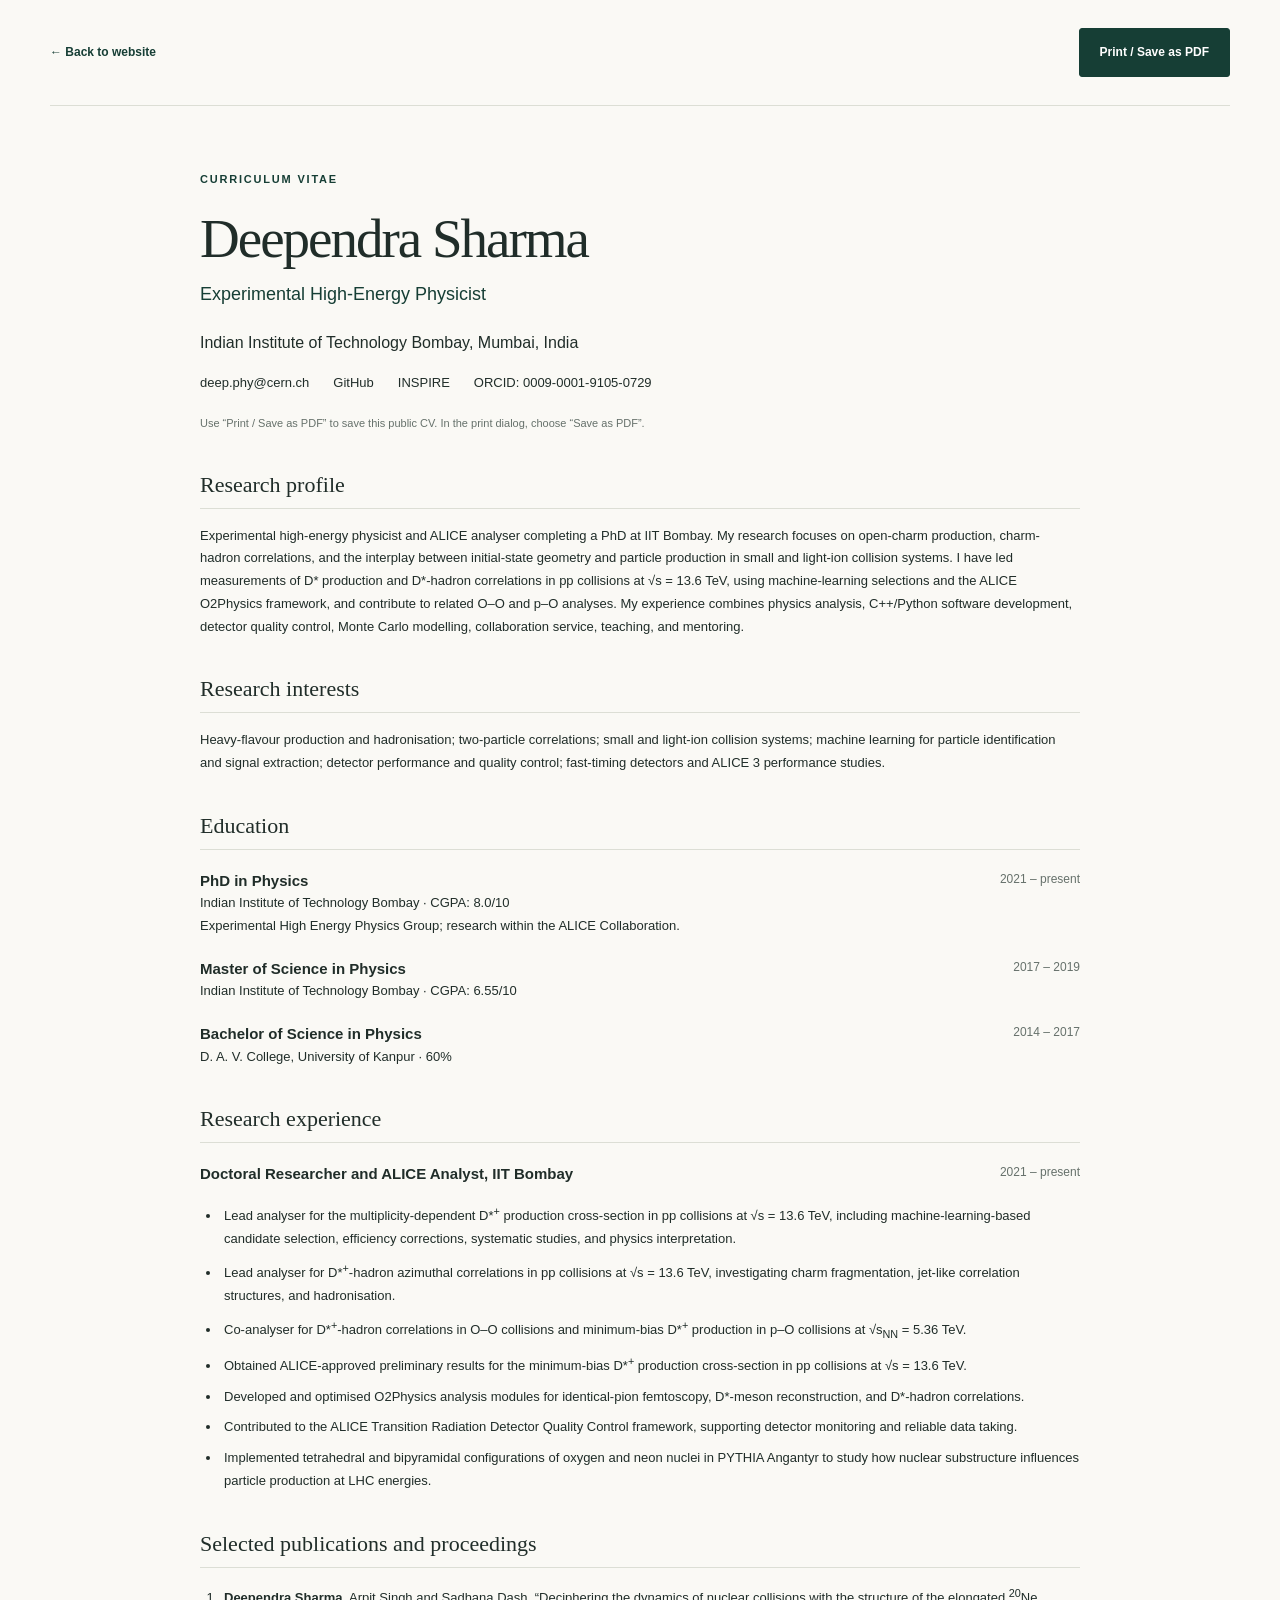
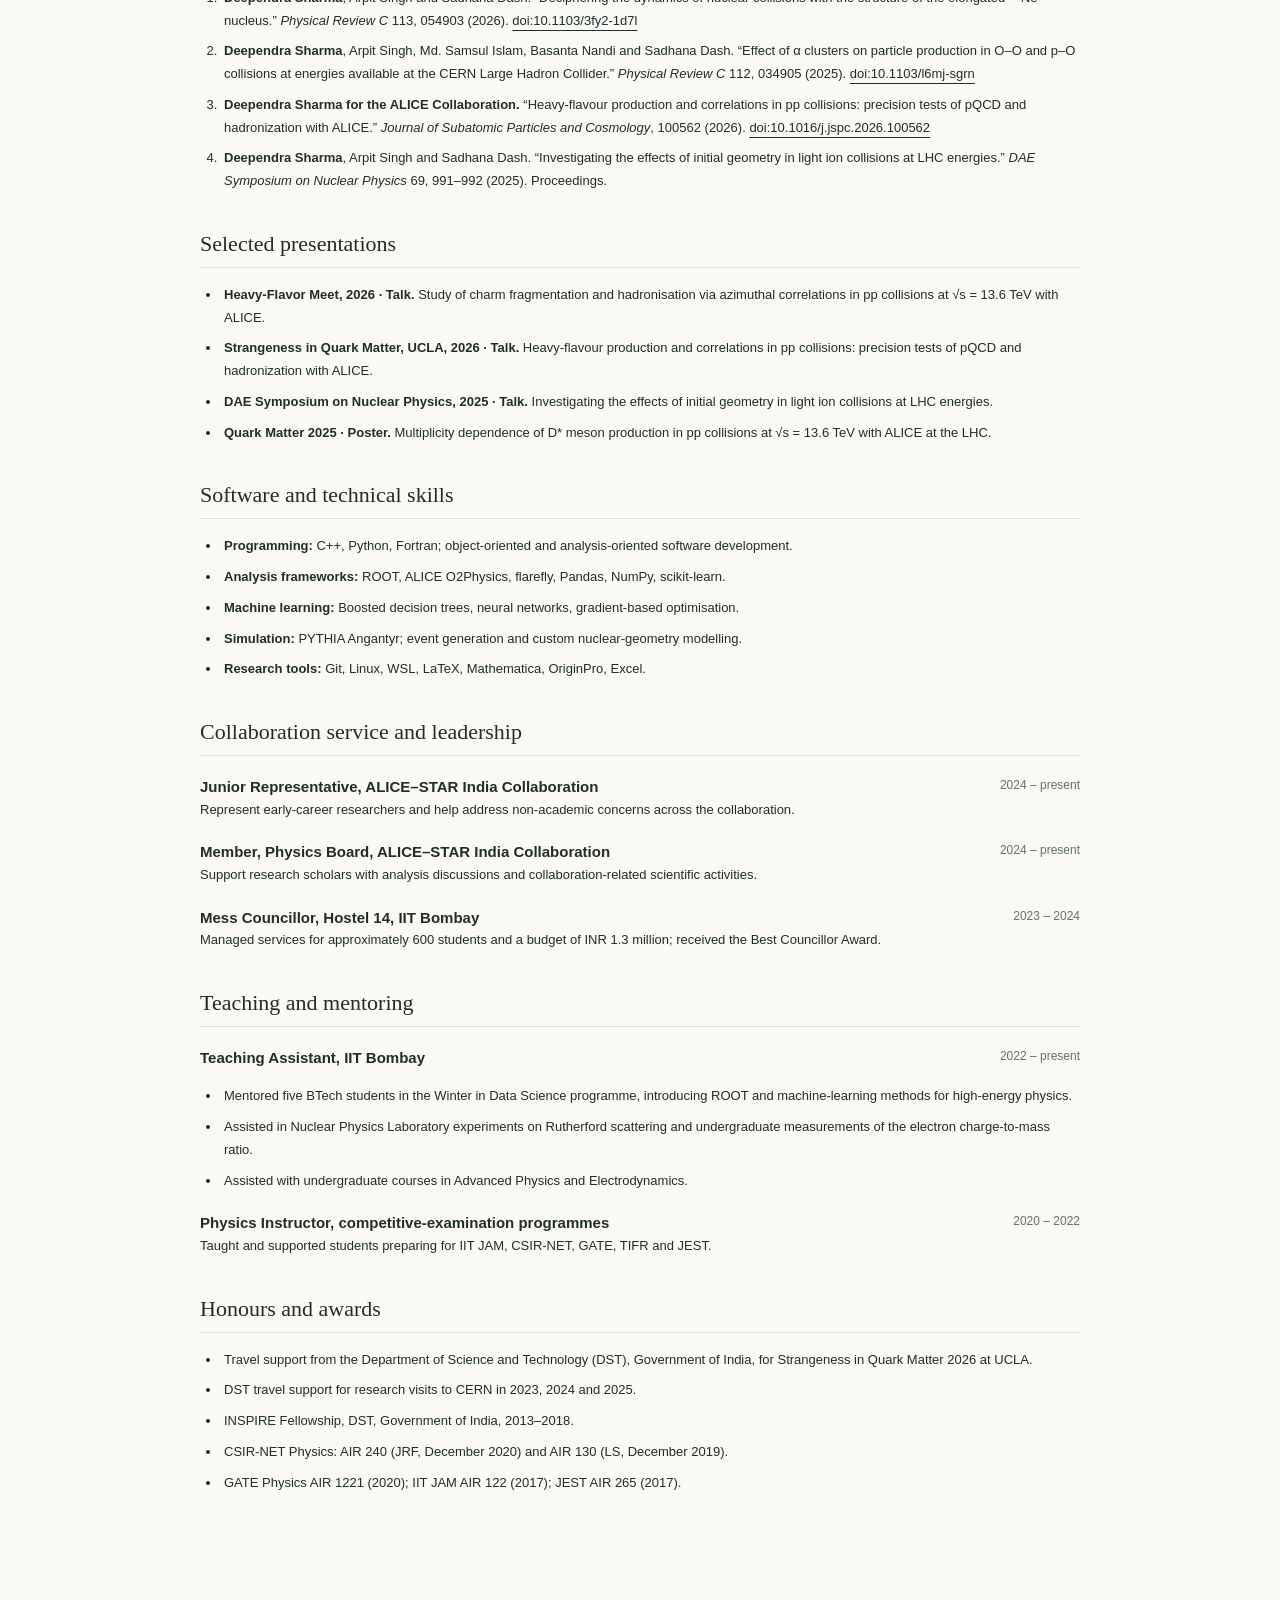
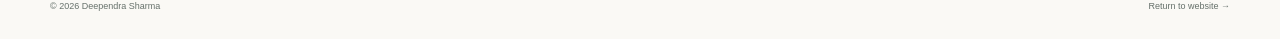
==== cv.html @ 5d6fb159 "Create academic website" ====
<!doctype html>
<html lang="en">
<head>
  <meta charset="utf-8">
  <meta name="viewport" content="width=device-width, initial-scale=1">
  <meta name="description" content="Academic curriculum vitae of Deependra Sharma, experimental high-energy physicist at IIT Bombay, working within the ALICE Collaboration.">
  <meta name="theme-color" content="#163e35">
  <title>Curriculum Vitae | Deependra Sharma</title>
  <link rel="icon" href="assets/favicon.svg" type="image/svg+xml">
  <link rel="stylesheet" href="styles.css">
  <script src="script.js" defer></script>
</head>
<body>
  <a class="skip-link" href="#main">Skip to CV</a>
  <header class="cv-header container"><a class="inline-link" href="index.html">&larr; Back to website</a><button class="button button-primary print-button" data-print type="button" hidden>Print / Save as PDF</button></header>
  <main class="container cv-page" id="main">
    <p class="eyebrow section-kicker">Curriculum vitae</p>
    <h1>Deependra Sharma</h1>
    <p class="hero-role">Experimental High-Energy Physicist</p>
    <p>Indian Institute of Technology Bombay, Mumbai, India</p>
    <div class="cv-contact"><a href="mailto:deep.phy@cern.ch">deep.phy@cern.ch</a><a href="https://github.com/deependra170598">GitHub</a><a href="https://inspirehep.net/authors/2954611">INSPIRE</a><a href="https://orcid.org/0009-0001-9105-0729">ORCID: 0009-0001-9105-0729</a></div>
    <p class="cv-note">Use &ldquo;Print / Save as PDF&rdquo; to save this public CV. In the print dialog, choose &ldquo;Save as PDF&rdquo;.</p>

    <section class="cv-section" aria-labelledby="profile"><h2 id="profile">Research profile</h2><p>Experimental high-energy physicist and ALICE analyser completing a PhD at IIT Bombay. My research focuses on open-charm production, charm-hadron correlations, and the interplay between initial-state geometry and particle production in small and light-ion collision systems. I have led measurements of D* production and D*-hadron correlations in pp collisions at &radic;s = 13.6 TeV, using machine-learning selections and the ALICE O2Physics framework, and contribute to related O&ndash;O and p&ndash;O analyses. My experience combines physics analysis, C++/Python software development, detector quality control, Monte Carlo modelling, collaboration service, teaching, and mentoring.</p></section>
    <section class="cv-section" aria-labelledby="interests"><h2 id="interests">Research interests</h2><p>Heavy-flavour production and hadronisation; two-particle correlations; small and light-ion collision systems; machine learning for particle identification and signal extraction; detector performance and quality control; fast-timing detectors and ALICE 3 performance studies.</p></section>
    <section class="cv-section" aria-labelledby="education"><h2 id="education">Education</h2>
      <h3>PhD in Physics <span class="cv-date">2021 &ndash; present</span></h3><p>Indian Institute of Technology Bombay &middot; CGPA: 8.0/10<br>Experimental High Energy Physics Group; research within the ALICE Collaboration.</p>
      <h3>Master of Science in Physics <span class="cv-date">2017 &ndash; 2019</span></h3><p>Indian Institute of Technology Bombay &middot; CGPA: 6.55/10</p>
      <h3>Bachelor of Science in Physics <span class="cv-date">2014 &ndash; 2017</span></h3><p>D. A. V. College, University of Kanpur &middot; 60%</p>
    </section>
    <section class="cv-section" aria-labelledby="research-experience"><h2 id="research-experience">Research experience</h2><h3>Doctoral Researcher and ALICE Analyst, IIT Bombay <span class="cv-date">2021 &ndash; present</span></h3><ul>
      <li>Lead analyser for the multiplicity-dependent D*<sup>+</sup> production cross-section in pp collisions at &radic;s = 13.6 TeV, including machine-learning-based candidate selection, efficiency corrections, systematic studies, and physics interpretation.</li>
      <li>Lead analyser for D*<sup>+</sup>-hadron azimuthal correlations in pp collisions at &radic;s = 13.6 TeV, investigating charm fragmentation, jet-like correlation structures, and hadronisation.</li>
      <li>Co-analyser for D*<sup>+</sup>-hadron correlations in O&ndash;O collisions and minimum-bias D*<sup>+</sup> production in p&ndash;O collisions at &radic;s<sub>NN</sub> = 5.36 TeV.</li>
      <li>Obtained ALICE-approved preliminary results for the minimum-bias D*<sup>+</sup> production cross-section in pp collisions at &radic;s = 13.6 TeV.</li>
      <li>Developed and optimised O2Physics analysis modules for identical-pion femtoscopy, D*-meson reconstruction, and D*-hadron correlations.</li>
      <li>Contributed to the ALICE Transition Radiation Detector Quality Control framework, supporting detector monitoring and reliable data taking.</li>
      <li>Implemented tetrahedral and bipyramidal configurations of oxygen and neon nuclei in PYTHIA Angantyr to study how nuclear substructure influences particle production at LHC energies.</li>
    </ul></section>
    <section class="cv-section" aria-labelledby="papers"><h2 id="papers">Selected publications and proceedings</h2><ol>
      <li><strong>Deependra Sharma</strong>, Arpit Singh and Sadhana Dash. &ldquo;Deciphering the dynamics of nuclear collisions with the structure of the elongated <sup>20</sup>Ne nucleus.&rdquo; <em>Physical Review C</em> 113, 054903 (2026). <a href="https://doi.org/10.1103/3fy2-1d7l">doi:10.1103/3fy2-1d7l</a></li>
      <li><strong>Deependra Sharma</strong>, Arpit Singh, Md. Samsul Islam, Basanta Nandi and Sadhana Dash. &ldquo;Effect of &alpha; clusters on particle production in O&ndash;O and p&ndash;O collisions at energies available at the CERN Large Hadron Collider.&rdquo; <em>Physical Review C</em> 112, 034905 (2025). <a href="https://doi.org/10.1103/l6mj-sgrn">doi:10.1103/l6mj-sgrn</a></li>
      <li><strong>Deependra Sharma for the ALICE Collaboration.</strong> &ldquo;Heavy-flavour production and correlations in pp collisions: precision tests of pQCD and hadronization with ALICE.&rdquo; <em>Journal of Subatomic Particles and Cosmology</em>, 100562 (2026). <a href="https://doi.org/10.1016/j.jspc.2026.100562">doi:10.1016/j.jspc.2026.100562</a></li>
      <li><strong>Deependra Sharma</strong>, Arpit Singh and Sadhana Dash. &ldquo;Investigating the effects of initial geometry in light ion collisions at LHC energies.&rdquo; <em>DAE Symposium on Nuclear Physics</em> 69, 991&ndash;992 (2025). Proceedings.</li>
    </ol></section>
    <section class="cv-section" aria-labelledby="presentations"><h2 id="presentations">Selected presentations</h2><ul>
      <li><strong>Heavy-Flavor Meet, 2026 &middot; Talk.</strong> Study of charm fragmentation and hadronisation via azimuthal correlations in pp collisions at &radic;s = 13.6 TeV with ALICE.</li>
      <li><strong>Strangeness in Quark Matter, UCLA, 2026 &middot; Talk.</strong> Heavy-flavour production and correlations in pp collisions: precision tests of pQCD and hadronization with ALICE.</li>
      <li><strong>DAE Symposium on Nuclear Physics, 2025 &middot; Talk.</strong> Investigating the effects of initial geometry in light ion collisions at LHC energies.</li>
      <li><strong>Quark Matter 2025 &middot; Poster.</strong> Multiplicity dependence of D* meson production in pp collisions at &radic;s = 13.6 TeV with ALICE at the LHC.</li>
    </ul></section>
    <section class="cv-section" aria-labelledby="skills"><h2 id="skills">Software and technical skills</h2><ul>
      <li><strong>Programming:</strong> C++, Python, Fortran; object-oriented and analysis-oriented software development.</li>
      <li><strong>Analysis frameworks:</strong> ROOT, ALICE O2Physics, flarefly, Pandas, NumPy, scikit-learn.</li>
      <li><strong>Machine learning:</strong> Boosted decision trees, neural networks, gradient-based optimisation.</li>
      <li><strong>Simulation:</strong> PYTHIA Angantyr; event generation and custom nuclear-geometry modelling.</li>
      <li><strong>Research tools:</strong> Git, Linux, WSL, LaTeX, Mathematica, OriginPro, Excel.</li>
    </ul></section>
    <section class="cv-section" aria-labelledby="service"><h2 id="service">Collaboration service and leadership</h2>
      <h3>Junior Representative, ALICE&ndash;STAR India Collaboration <span class="cv-date">2024 &ndash; present</span></h3><p>Represent early-career researchers and help address non-academic concerns across the collaboration.</p>
      <h3>Member, Physics Board, ALICE&ndash;STAR India Collaboration <span class="cv-date">2024 &ndash; present</span></h3><p>Support research scholars with analysis discussions and collaboration-related scientific activities.</p>
      <h3>Mess Councillor, Hostel 14, IIT Bombay <span class="cv-date">2023 &ndash; 2024</span></h3><p>Managed services for approximately 600 students and a budget of INR 1.3 million; received the Best Councillor Award.</p>
    </section>
    <section class="cv-section" aria-labelledby="teaching"><h2 id="teaching">Teaching and mentoring</h2>
      <h3>Teaching Assistant, IIT Bombay <span class="cv-date">2022 &ndash; present</span></h3><ul><li>Mentored five BTech students in the Winter in Data Science programme, introducing ROOT and machine-learning methods for high-energy physics.</li><li>Assisted in Nuclear Physics Laboratory experiments on Rutherford scattering and undergraduate measurements of the electron charge-to-mass ratio.</li><li>Assisted with undergraduate courses in Advanced Physics and Electrodynamics.</li></ul>
      <h3>Physics Instructor, competitive-examination programmes <span class="cv-date">2020 &ndash; 2022</span></h3><p>Taught and supported students preparing for IIT JAM, CSIR-NET, GATE, TIFR and JEST.</p>
    </section>
    <section class="cv-section" aria-labelledby="awards"><h2 id="awards">Honours and awards</h2><ul>
      <li>Travel support from the Department of Science and Technology (DST), Government of India, for Strangeness in Quark Matter 2026 at UCLA.</li><li>DST travel support for research visits to CERN in 2023, 2024 and 2025.</li><li>INSPIRE Fellowship, DST, Government of India, 2013&ndash;2018.</li><li>CSIR-NET Physics: AIR 240 (JRF, December 2020) and AIR 130 (LS, December 2019).</li><li>GATE Physics AIR 1221 (2020); IIT JAM AIR 122 (2017); JEST AIR 265 (2017).</li>
    </ul></section>
  </main>
  <footer class="site-footer container"><p>&copy; <span data-year>2026</span> Deependra Sharma</p><a href="index.html">Return to website &rarr;</a></footer>
</body>
</html>
---- styles.css ----
:root {
  --paper: #faf9f5;
  --ink: #202d29;
  --green: #163e35;
  --muted: #66716b;
  --line: #dcded5;
  --soft: #eff1e9;
  --gold: #af8751;
  --serif: Georgia, "Times New Roman", serif;
  --sans: "Segoe UI", Arial, sans-serif;
}
* { box-sizing: border-box; }
html { scroll-behavior: smooth; scroll-padding-top: 100px; }
body { margin: 0; color: var(--ink); background: var(--paper); font: 16px/1.75 var(--sans); -webkit-font-smoothing: antialiased; }
a { color: inherit; text-decoration: none; text-underline-offset: 5px; }
a:hover { text-decoration: underline; }
button { font: inherit; }
button, a { -webkit-tap-highlight-color: transparent; }
:focus-visible { outline: 3px solid var(--gold); outline-offset: 5px; }
::selection { color: white; background: var(--green); }
img { display: block; max-width: 100%; }
svg { display: block; }
figure, p, h1, h2, h3 { margin: 0; }
p + p { margin-top: 18px; }
.container { width: min(1180px, calc(100% - 96px)); margin-inline: auto; }
.section { padding-block: 100px; }
.eyebrow { font-size: 11px; font-weight: 650; letter-spacing: 1.8px; text-transform: uppercase; line-height: 1.6; }
.section-kicker { color: var(--green); margin-bottom: 22px; }
h1, h2 { font-family: var(--serif); font-weight: 400; letter-spacing: -2px; line-height: 1.12; }
h2 { font-size: clamp(36px, 3.8vw, 49px); }
h2 em { font-weight: 400; color: var(--green); }
h3 { font-weight: 600; font-size: 19px; line-height: 1.5; }
.skip-link { position: fixed; top: -100px; left: 20px; padding: 10px 20px; background: var(--green); color: white; z-index: 100; }
.skip-link:focus { top: 10px; }
.site-header { position: sticky; top: 0; z-index: 20; background: rgba(250, 249, 245, .97); border-bottom: 1px solid var(--line); }
.header-inner { min-height: 88px; display: flex; align-items: center; justify-content: space-between; gap: 28px; }
.brand { display: flex; align-items: center; gap: 15px; font-size: 14px; font-weight: 600; white-space: nowrap; }
.brand:hover { text-decoration: none; }
.monogram { font: 36px/1 var(--serif); letter-spacing: -3px; color: var(--green); }
.monogram span { color: var(--gold); }
nav { display: flex; gap: 27px; align-items: center; font-size: 12px; }
.nav-contact { border-left: 1px solid var(--line); padding-left: 27px; color: var(--green); font-weight: 600; }
.nav-contact span { margin-left: 8px; }
.menu-toggle { display: none; background: transparent; border: 1px solid var(--line); color: var(--green); padding: 6px 12px; cursor: pointer; }
.menu-toggle[hidden] { display: none; }
.hero { display: grid; grid-template-columns: 1.25fr 1fr; gap: 80px; align-items: center; padding-block: 72px 64px; }
.hero-copy > .eyebrow { display: flex; align-items: center; gap: 9px; font-size: 10px; letter-spacing: 1.6px; color: var(--green); margin-bottom: 26px; }
.status-dot { height: 7px; width: 7px; flex-shrink: 0; border-radius: 50%; background: var(--green); box-shadow: 0 0 0 4px #e4eadd; }
h1 { font-size: clamp(65px, 6.7vw, 89px); line-height: 1.03; letter-spacing: -4px; }
.accent { color: var(--gold); }
.hero-role { margin-top: 22px; font-size: 18px; font-weight: 500; color: var(--green); }
.hero-description { margin-top: 17px; color: var(--muted); max-width: 440px; font-size: 16px; line-height: 1.85; }
.button-row { display: flex; align-items: center; flex-wrap: wrap; gap: 12px 20px; margin-top: 30px; }
.button { display: inline-flex; align-items: center; justify-content: center; gap: 24px; padding: 13px 20px; font-size: 12px; font-weight: 600; }
.button-primary { background: var(--green); color: white; border: 1px solid var(--green); border-radius: 3px; transition: background .2s; }
.button-primary:hover { background: #245548; text-decoration: none; }
.button-text { padding-inline: 0; gap: 10px; }
.profile-links { display: flex; gap: 25px; margin-top: 36px; font-size: 10px; font-weight: 600; letter-spacing: 1.2px; }
.profile-links span { color: var(--muted); padding-left: 3px; }
.hero-portrait { position: relative; padding: 12px 14px 0 0; }
.hero-portrait::before { content: ""; position: absolute; top: 0; right: 0; width: 72%; height: 75%; border: 1px solid #bfcab8; border-radius: 120px 10px 10px 10px; z-index: -1; }
.portrait-frame { background: #e1e5db; border-radius: 110px 6px 6px 6px; overflow: hidden; }
.portrait-frame img { width: 100%; height: auto; aspect-ratio: 900 / 1150; object-fit: cover; }
.hero-portrait figcaption { display: flex; gap: 11px; align-items: center; font: italic 12px/1.6 var(--serif); color: var(--muted); padding-top: 15px; }
.caption-line { height: 1px; width: 25px; background: var(--gold); }
.portrait-label { position: absolute; right: -27px; top: 50%; font-size: 8px; letter-spacing: 2px; writing-mode: vertical-rl; color: var(--muted); }
.affiliation-band { border-block: 1px solid var(--line); }
.affiliations { display: flex; gap: 40px; align-items: center; min-height: 110px; }
.affiliations > .eyebrow { color: var(--muted); font-size: 9px; max-width: 140px; }
.affiliations > a { font: 25px var(--serif); white-space: nowrap; }
.affiliations > a span { display: block; font: 9px var(--sans); text-transform: uppercase; letter-spacing: 1.5px; margin-top: 8px; color: var(--muted); }
.band-divider { height: 36px; width: 1px; background: var(--line); }
.band-note { margin-left: auto; color: var(--muted); font-size: 11px; line-height: 1.8; }
.about-grid { display: grid; grid-template-columns: 1fr 1.2fr; gap: 90px; }
.about-copy { color: var(--muted); font-size: 14px; }
.about-copy .lead { font-size: 19px; line-height: 1.75; color: var(--ink); margin-bottom: 20px; }
.inline-link { display: inline-flex; align-items: center; gap: 18px; color: var(--green); font-size: 12px; font-weight: 600; }
.about-copy .inline-link { margin-top: 24px; }
.research-section { background: var(--soft); border-block: 1px solid var(--line); }
.section-heading { display: flex; align-items: flex-end; justify-content: space-between; gap: 50px; margin-bottom: 42px; }
.section-heading > p { max-width: 335px; color: var(--muted); font-size: 14px; }
.research-grid { display: grid; grid-template-columns: repeat(3, 1fr); gap: 20px; }
.research-card { padding: 27px; background: var(--paper); border: 1px solid var(--line); border-radius: 4px; display: flex; flex-direction: column; }
.card-top { display: flex; align-items: flex-start; justify-content: space-between; margin-bottom: 28px; min-height: 76px; }
.card-number { font: italic 18px var(--serif); color: var(--gold); }
.card-top svg { width: 96px; height: 68px; stroke: var(--green); stroke-width: 1.3; }
.svg-fill { fill: #a3b29b; stroke: var(--paper); }
.research-card h3 { font-size: 19px; letter-spacing: -.3px; }
.research-card p { color: var(--muted); font-size: 13px; margin-block: 13px 26px; line-height: 1.85; }
.tags { display: flex; flex-wrap: wrap; gap: 7px; margin-top: auto; }
.tags span { padding: 3px 8px; border: 1px solid var(--line); border-radius: 3px; color: var(--green); font-size: 9px; }
.toolkit { display: flex; gap: 35px; align-items: baseline; border-top: 1px solid #d4d9cc; margin-top: 38px; padding-top: 26px; }
.toolkit .eyebrow { font-size: 9px; white-space: nowrap; color: var(--muted); }
.toolkit p { font-size: 12px; font-weight: 500; }
.toolkit p span { color: #aeb6a9; margin-inline: 13px; }
.section-intro { font-size: 14px; color: var(--muted); max-width: 650px; }
#publications .section-heading { margin-bottom: 20px; }
.publication-list { margin-top: 35px; border-top: 1px solid var(--line); }
.publication { padding-block: 29px; border-bottom: 1px solid var(--line); display: grid; grid-template-columns: 140px 1fr; gap: 26px; }
.publication-meta { display: flex; flex-direction: column; gap: 4px; font-size: 10px; color: var(--muted); }
.publication-year { font: 26px var(--serif); color: var(--green); }
.publication h3 { font: 22px/1.45 var(--serif); letter-spacing: -.3px; }
.publication h3 span { font: 18px var(--sans); color: var(--green); white-space: nowrap; }
.publication p { color: var(--muted); font-size: 12px; margin-top: 12px; }
.publication strong { color: var(--ink); font-weight: 600; }
.publication .journal { margin-top: 4px; font-size: 11px; font-style: italic; }
.experience-section { background: #f1f0e9; border-block: 1px solid var(--line); }
.experience-grid { display: grid; grid-template-columns: 1fr 1.1fr; gap: 100px; }
.experience-grid .section-intro { margin-block: 25px; max-width: 340px; }
.timeline { border-left: 1px solid #ccd1c4; margin-left: 7px; }
.timeline-item { position: relative; padding: 0 0 32px 30px; }
.timeline-item:last-child { padding-bottom: 0; }
.timeline-item::before { content: ""; position: absolute; top: 6px; left: -5px; width: 9px; height: 9px; border-radius: 50%; background: var(--green); box-shadow: 0 0 0 5px #f1f0e9; }
.timeline-item > .eyebrow { font-size: 9px; color: var(--muted); margin-bottom: 6px; }
.timeline-item h3 { font-size: 18px; }
.timeline-item p { font-size: 12px; color: var(--muted); margin-top: 8px; }
.timeline-item .institution { color: var(--green); font-size: 12px; margin-top: 3px; }
.talks-grid { display: grid; grid-template-columns: repeat(3, 1fr); gap: 32px; }
.talk-card { border-top: 2px solid #bcc6b2; padding-top: 20px; display: flex; flex-direction: column; }
.talk-card .eyebrow { font-size: 9px; color: var(--muted); }
.talk-card .eyebrow span { padding-inline: 7px; }
.talk-card h3 { margin-block: 12px; font-size: 18px; }
.talk-card > p:not(.eyebrow) { font-size: 13px; color: var(--muted); margin: 0 0 22px; }
.talk-location { margin-top: auto; font-size: 10px; color: var(--green); }
.contact-section { background: var(--green); color: var(--paper); }
.contact-inner { padding-block: 75px; display: flex; align-items: center; justify-content: space-between; gap: 60px; }
.contact-section .eyebrow { color: #b8c8b3; font-size: 10px; margin-bottom: 22px; }
.contact-section h2 { font-size: clamp(36px, 4vw, 51px); }
.contact-section h2 em { color: #cbd5b6; }
.contact-section p:not(.eyebrow) { color: #d3ded6; font-size: 13px; margin-top: 24px; }
.contact-email { display: inline-flex; align-items: center; gap: 50px; font: 27px var(--serif); margin-top: 25px; border-bottom: 1px solid #738d7c; padding-bottom: 10px; }
.contact-email:hover { text-decoration: none; border-bottom-color: var(--paper); }
.contact-details { min-width: 245px; border-left: 1px solid #4d6b5d; padding-left: 45px; }
.contact-mark { font: 78px/1 var(--serif); letter-spacing: -7px; color: #bed0b1; }
.contact-details a { font-size: 11px; display: inline-block; margin-top: 22px; }
.site-footer { display: flex; flex-wrap: wrap; gap: 20px; justify-content: space-between; align-items: center; padding-block: 24px; font-size: 9px; color: var(--muted); }
.site-footer p + p { margin: 0; }
.cv-header { border-bottom: 1px solid var(--line); padding-block: 28px; display: flex; justify-content: space-between; gap: 20px; align-items: center; }
.cv-page { max-width: 880px; padding-block: 65px; }
.cv-page h1 { font-size: 55px; letter-spacing: -2px; }
.cv-page .hero-role { margin-top: 12px; }
.cv-contact { font-size: 13px; margin-top: 15px; display: flex; flex-wrap: wrap; gap: 8px 24px; }
.cv-section { margin-top: 38px; }
.cv-section h2 { font: 22px var(--serif); letter-spacing: 0; border-bottom: 1px solid var(--line); padding-bottom: 10px; margin-bottom: 16px; }
.cv-section h3 { font-size: 15px; margin-top: 20px; }
.cv-section p, .cv-section li { font-size: 13px; }
.cv-section ul, .cv-section ol { padding-left: 21px; }
.cv-section li { padding-left: 3px; margin-bottom: 8px; }
.cv-section a { text-decoration: underline; }
.cv-date { float: right; font-weight: 400; font-size: 12px; color: var(--muted); margin-left: 15px; }
.cv-note { margin-top: 20px; color: var(--muted); font-size: 11px; }
.print-button { cursor: pointer; }
@media (min-width: 1500px) {
  .hero { padding-block: 90px; }
}
@media (max-width: 1050px) {
  .container { width: calc(100% - 64px); }
  .header-inner { gap: 20px; }
  nav { gap: 18px; }
  .nav-contact { padding-left: 18px; }
  .brand { font-size: 12px; }
  .hero { gap: 45px; }
  h1 { font-size: 73px; }
  .hero-role { font-size: 16px; }
  .hero-description { font-size: 14px; }
  .button { padding: 12px 15px; font-size: 11px; gap: 12px; }
  .button-text { padding-inline: 0; }
  .about-grid, .experience-grid { gap: 50px; }
  .affiliations { gap: 28px; }
  .research-card { padding: 22px; }
  .research-card h3 { font-size: 17px; }
  .toolkit { gap: 22px; }
  .toolkit p span { margin-inline: 7px; }
}
@media (max-width: 760px) {
  html { scroll-padding-top: 85px; }
  .container { width: calc(100% - 40px); }
  .section { padding-block: 65px; }
  .header-inner { min-height: 74px; flex-wrap: wrap; padding-block: 16px; gap: 14px; }
  .brand { font-size: 13px; }
  .monogram { font-size: 30px; }
  .menu-toggle:not([hidden]) { display: inline-flex; gap: 18px; font-size: 12px; align-items: center; }
  nav { width: 100%; flex-wrap: wrap; gap: 12px 24px; padding-top: 10px; border-top: 1px solid var(--line); }
  .js nav:not(.is-open) { display: none; }
  .nav-contact { padding-left: 0; border-left: 0; }
  .hero { grid-template-columns: 1fr 0.8fr; gap: 25px; padding-block: 45px; align-items: start; }
  .hero-copy > .eyebrow { font-size: 8px; letter-spacing: 1px; margin-bottom: 22px; }
  h1 { font-size: 56px; letter-spacing: -2px; }
  .hero-role { font-size: 14px; line-height: 1.6; margin-top: 17px; }
  .hero-description { font-size: 13px; margin-top: 12px; }
  .button-row { margin-top: 22px; gap: 8px; }
  .button { font-size: 11px; }
  .profile-links { margin-top: 20px; gap: 17px; font-size: 9px; }
  .hero-portrait { margin-top: 15px; padding-right: 9px; }
  .portrait-frame { border-top-left-radius: 75px; }
  .hero-portrait figcaption { font-size: 10px; gap: 6px; }
  .caption-line { width: 12px; }
  .portrait-label { display: none; }
  .affiliations { gap: 22px; min-height: 100px; flex-wrap: wrap; padding-block: 20px; }
  .affiliations > .eyebrow { font-size: 8px; max-width: 100px; }
  .affiliations > a { font-size: 21px; }
  .affiliations > a span { font-size: 8px; }
  .band-note { display: none; }
  .band-divider { height: 30px; }
  .about-grid, .experience-grid { grid-template-columns: 1fr; gap: 30px; }
  .about-copy .lead { font-size: 18px; }
  h2 { font-size: 38px; letter-spacing: -1.5px; }
  .section-kicker { margin-bottom: 17px; }
  .section-heading { align-items: flex-start; flex-direction: column; gap: 22px; margin-bottom: 30px; }
  .section-heading > p { max-width: 100%; }
  .research-grid { grid-template-columns: 1fr; gap: 16px; }
  .research-card { padding: 25px; }
  .card-top { min-height: 50px; margin-bottom: 15px; }
  .card-top svg { width: 80px; height: 55px; }
  .research-card h3 { font-size: 20px; }
  .research-card p { margin-bottom: 20px; }
  .toolkit { display: block; }
  .toolkit p { margin-top: 10px; line-height: 2.2; }
  .publication { grid-template-columns: 85px 1fr; gap: 16px; padding-block: 24px; }
  .publication h3 { font-size: 20px; }
  .publication-meta { font-size: 9px; }
  .publication-year { font-size: 23px; }
  .experience-grid .section-intro { max-width: none; }
  .talks-grid { grid-template-columns: 1fr; gap: 30px; }
  .talk-card h3 { margin-block: 10px; }
  .talk-card > p:not(.eyebrow) { margin-bottom: 14px; }
  .contact-inner { padding-block: 60px; align-items: flex-start; flex-direction: column; gap: 40px; }
  .contact-details { border-left: 0; border-top: 1px solid #4d6b5d; padding: 25px 0 0; width: 100%; min-width: 0; }
  .contact-mark { display: none; }
  .contact-details p:not(.eyebrow) { margin-top: 0; }
  .site-footer { gap: 10px 20px; font-size: 9px; }
  .site-footer p:nth-child(2) { order: 3; width: 100%; }
  .cv-page { padding-block: 40px; }
  .cv-page h1 { font-size: 44px; }
  .cv-header .button { padding-inline: 12px; }
}
@media (max-width: 520px) {
  .hero { grid-template-columns: 1fr; gap: 30px; }
  h1 { font-size: clamp(54px, 18vw, 72px); }
  .hero-copy > .eyebrow { font-size: 9px; }
  .hero-role { font-size: 17px; }
  .hero-description { font-size: 14px; max-width: none; }
  .button-row { gap: 18px; }
  .hero-portrait { max-width: 330px; width: 86%; margin: 8px auto 0; }
  .profile-links { gap: 27px; margin-top: 26px; }
  .affiliations { column-gap: 20px; justify-content: center; }
  .affiliations > .eyebrow { max-width: none; width: 100%; text-align: center; }
  .publication { grid-template-columns: 1fr; gap: 13px; }
  .publication-meta { flex-direction: row; gap: 14px; align-items: center; }
  .publication-year { font-size: 21px; }
  .contact-email { font-size: 25px; gap: 30px; }
  .desktop-break { display: none; }
  .cv-date { float: none; display: block; margin: 3px 0 0; }
}
@media (prefers-reduced-motion: reduce) {
  html { scroll-behavior: auto; }
  *, *::before, *::after { transition: none !important; }
}
@media print {
  :root { --paper: white; --ink: black; --muted: #333; --green: #163e35; }
  body { font-size: 11pt; }
  .cv-header, .site-footer, .skip-link, .cv-note { display: none; }
  .cv-page { width: 100%; max-width: none; padding: 0; }
  .cv-page h1 { font-size: 30pt; }
  .cv-section { margin-top: 20px; }
  .cv-section h2 { font-size: 15pt; break-after: avoid; }
  .cv-section h3 { break-after: avoid; }
  .cv-section p, .cv-section li { font-size: 9pt; }
  .cv-section li { break-inside: avoid; }
  a { text-decoration: none !important; }
  @page { margin: 16mm; }
}
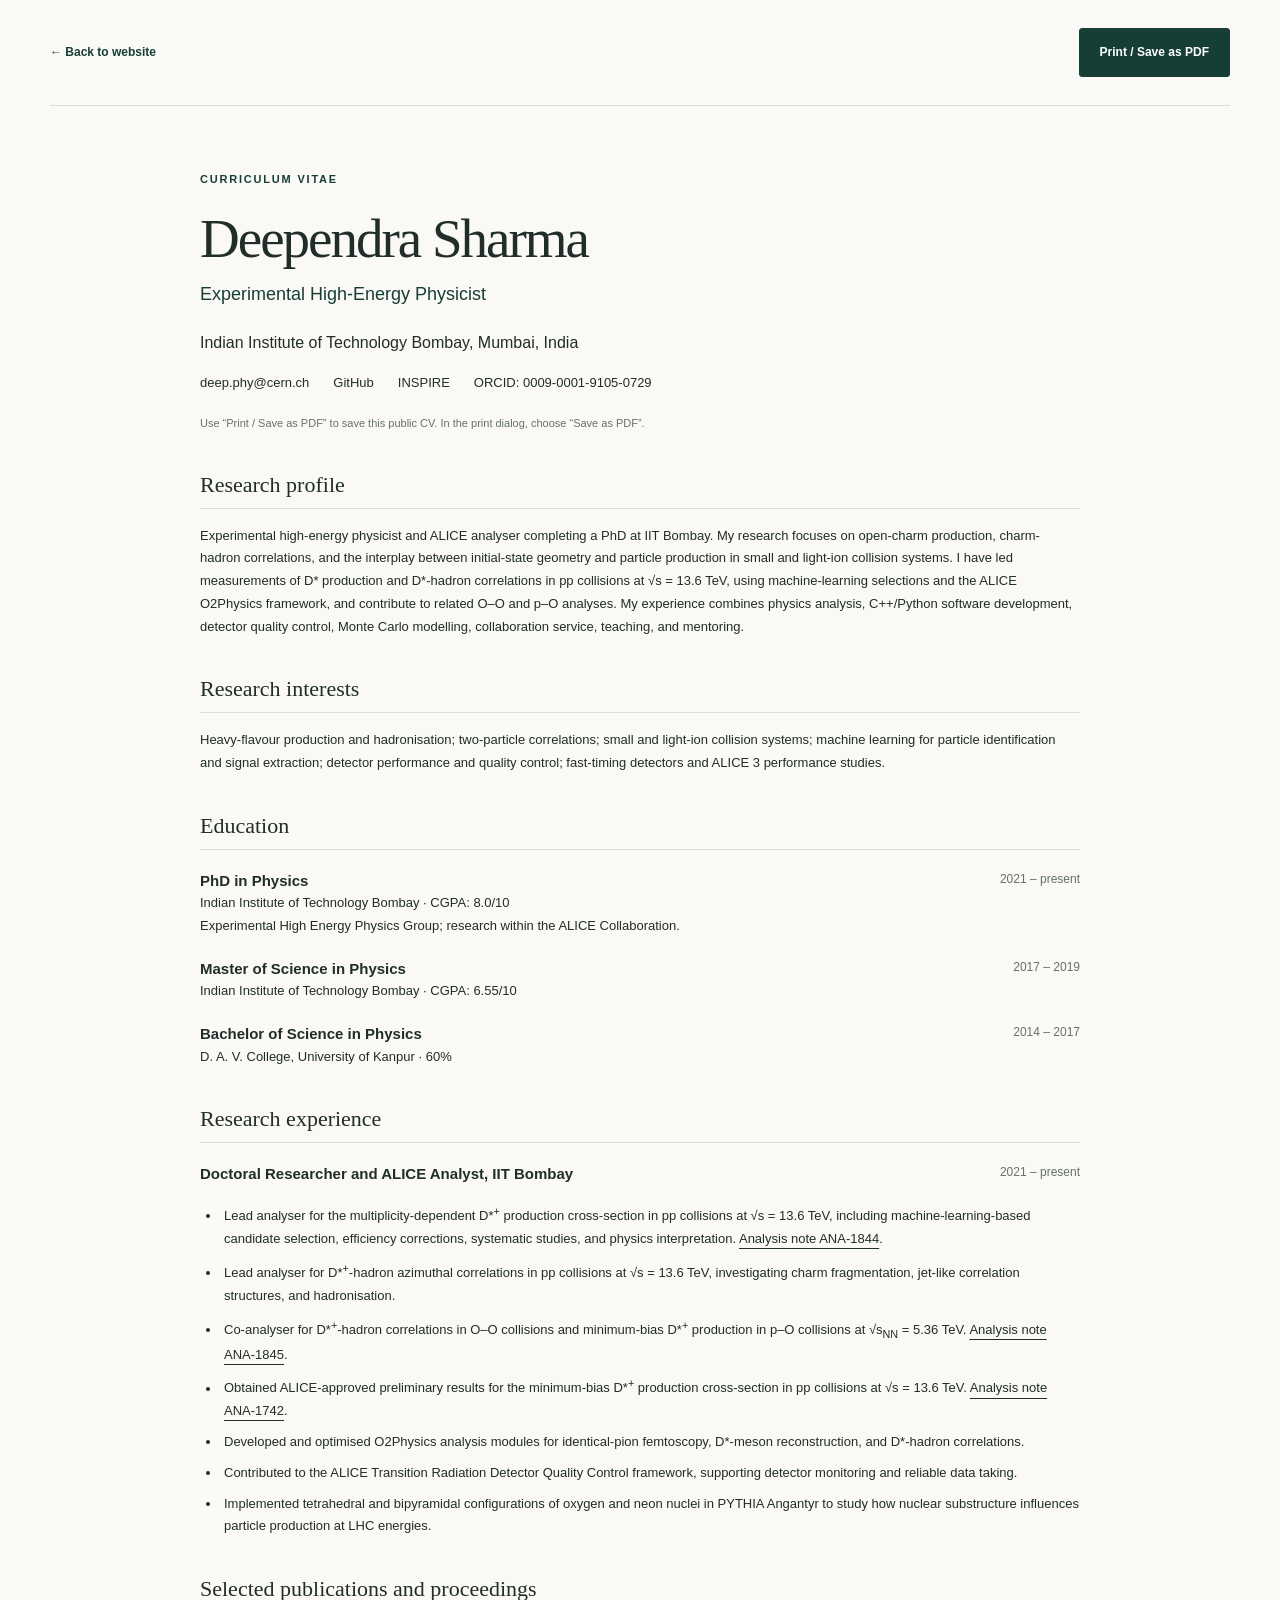
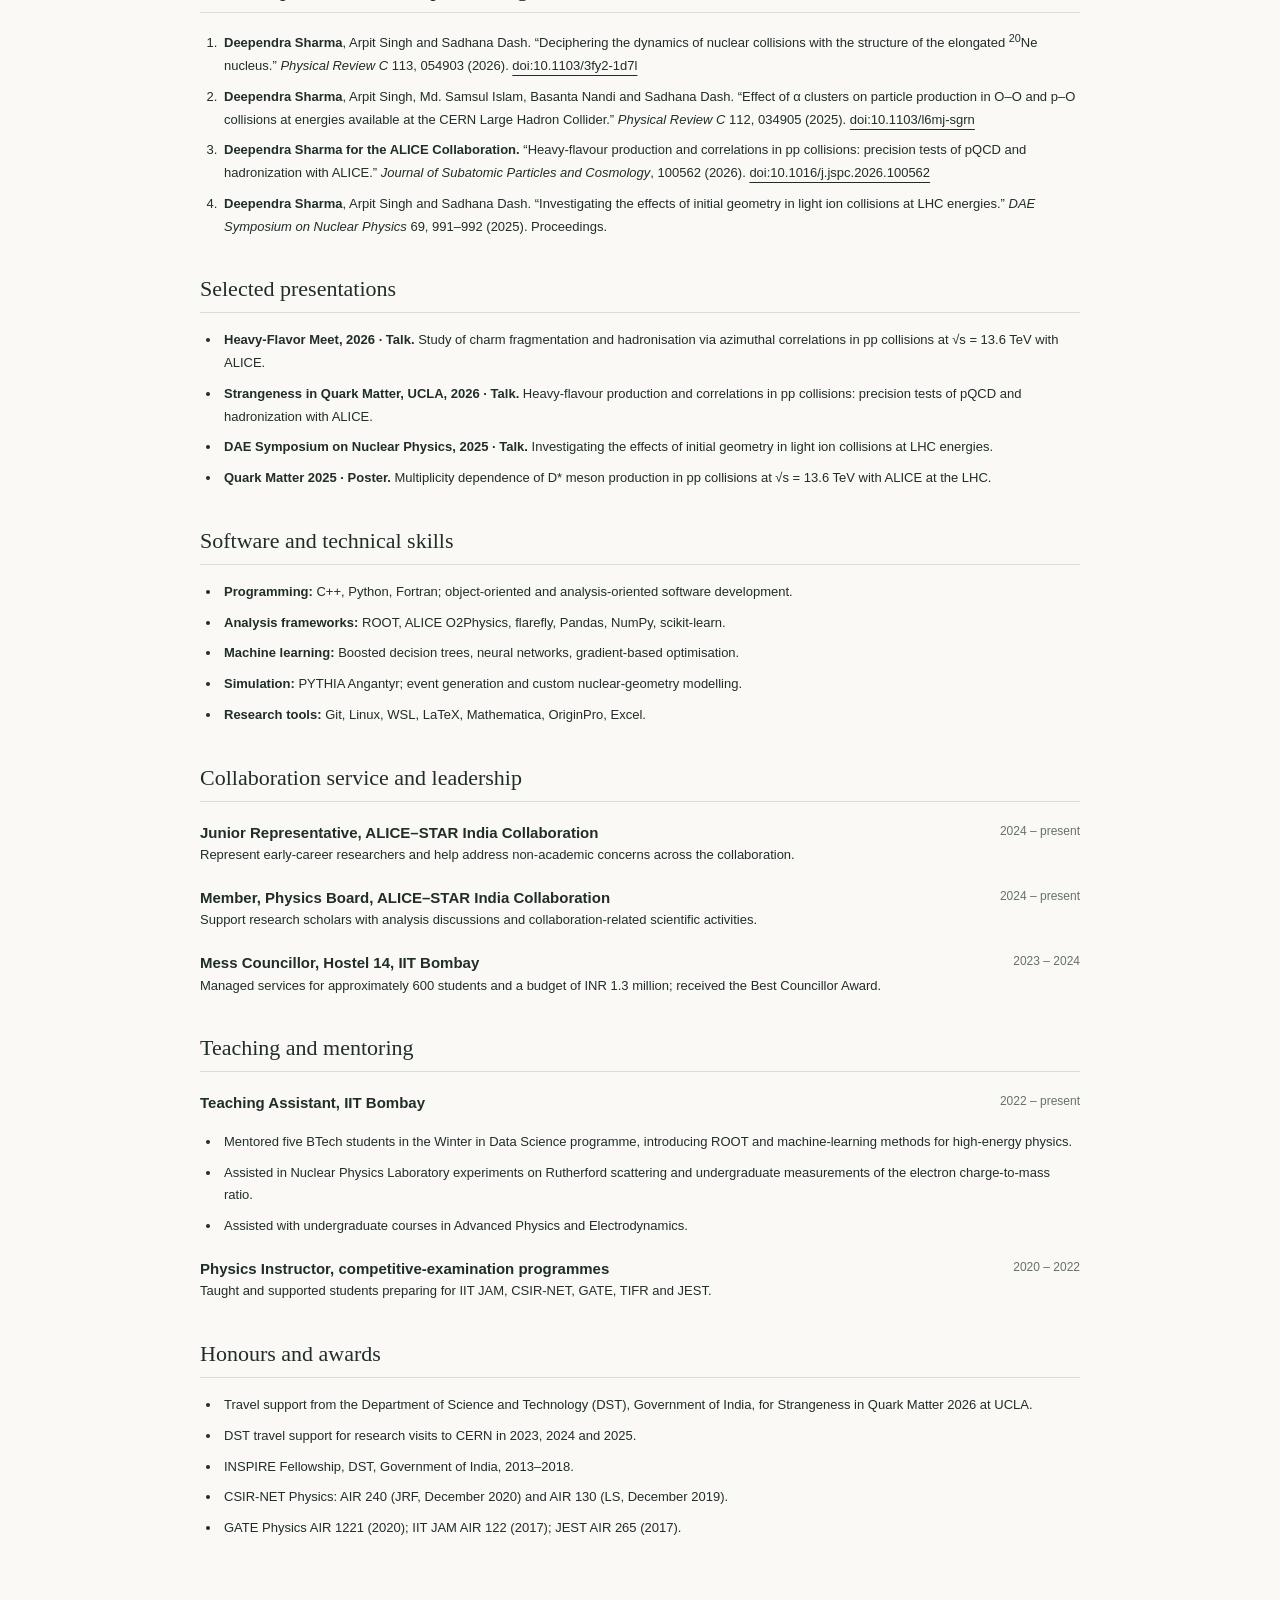
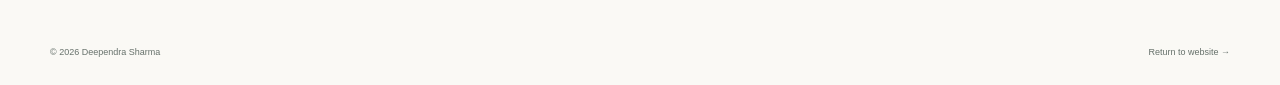
==== commit bc1cb567: "updated analysisnote from ALICE" ====
--- a/cv.html
+++ b/cv.html
@@ -29,10 +29,10 @@
       <h3>Bachelor of Science in Physics <span class="cv-date">2014 &ndash; 2017</span></h3><p>D. A. V. College, University of Kanpur &middot; 60%</p>
     </section>
     <section class="cv-section" aria-labelledby="research-experience"><h2 id="research-experience">Research experience</h2><h3>Doctoral Researcher and ALICE Analyst, IIT Bombay <span class="cv-date">2021 &ndash; present</span></h3><ul>
-      <li>Lead analyser for the multiplicity-dependent D*<sup>+</sup> production cross-section in pp collisions at &radic;s = 13.6 TeV, including machine-learning-based candidate selection, efficiency corrections, systematic studies, and physics interpretation.</li>
+      <li>Lead analyser for the multiplicity-dependent D*<sup>+</sup> production cross-section in pp collisions at &radic;s = 13.6 TeV, including machine-learning-based candidate selection, efficiency corrections, systematic studies, and physics interpretation. <a href="https://alice-notes.web.cern.ch/node/1844">Analysis note ANA-1844</a>.</li>
       <li>Lead analyser for D*<sup>+</sup>-hadron azimuthal correlations in pp collisions at &radic;s = 13.6 TeV, investigating charm fragmentation, jet-like correlation structures, and hadronisation.</li>
-      <li>Co-analyser for D*<sup>+</sup>-hadron correlations in O&ndash;O collisions and minimum-bias D*<sup>+</sup> production in p&ndash;O collisions at &radic;s<sub>NN</sub> = 5.36 TeV.</li>
-      <li>Obtained ALICE-approved preliminary results for the minimum-bias D*<sup>+</sup> production cross-section in pp collisions at &radic;s = 13.6 TeV.</li>
+      <li>Co-analyser for D*<sup>+</sup>-hadron correlations in O&ndash;O collisions and minimum-bias D*<sup>+</sup> production in p&ndash;O collisions at &radic;s<sub>NN</sub> = 5.36 TeV. <a href="https://alice-notes.web.cern.ch/node/1845">Analysis note ANA-1845</a>.</li>
+      <li>Obtained ALICE-approved preliminary results for the minimum-bias D*<sup>+</sup> production cross-section in pp collisions at &radic;s = 13.6 TeV. <a href="https://alice-notes.web.cern.ch/node/1742">Analysis note ANA-1742</a>.</li>
       <li>Developed and optimised O2Physics analysis modules for identical-pion femtoscopy, D*-meson reconstruction, and D*-hadron correlations.</li>
       <li>Contributed to the ALICE Transition Radiation Detector Quality Control framework, supporting detector monitoring and reliable data taking.</li>
       <li>Implemented tetrahedral and bipyramidal configurations of oxygen and neon nuclei in PYTHIA Angantyr to study how nuclear substructure influences particle production at LHC energies.</li>
--- a/styles.css
+++ b/styles.css
@@ -32,6 +32,12 @@
 h3 { font-weight: 600; font-size: 19px; line-height: 1.5; }
 .skip-link { position: fixed; top: -100px; left: 20px; padding: 10px 20px; background: var(--green); color: white; z-index: 100; }
 .skip-link:focus { top: 10px; }
+.message-banner { background: var(--green); color: var(--paper); }
+.message-inner { padding-block: 22px; }
+.message-inner > .eyebrow { color: #cbd5b6; font-size: 9px; margin-bottom: 9px; }
+.message-quote { margin: 0; max-width: 1000px; font: 17px/1.8 var(--serif); overflow-wrap: anywhere; }
+.message-quote:lang(hi) { font-family: "Nirmala UI", "Mangal", var(--sans); }
+.message-author { color: #d3ded6; font-size: 11px; margin-top: 9px; }
 .site-header { position: sticky; top: 0; z-index: 20; background: rgba(250, 249, 245, .97); border-bottom: 1px solid var(--line); }
 .header-inner { min-height: 88px; display: flex; align-items: center; justify-content: space-between; gap: 28px; }
 .brand { display: flex; align-items: center; gap: 15px; font-size: 14px; font-weight: 600; white-space: nowrap; }
@@ -105,16 +111,28 @@
 .publication strong { color: var(--ink); font-weight: 600; }
 .publication .journal { margin-top: 4px; font-size: 11px; font-style: italic; }
 .experience-section { background: #f1f0e9; border-block: 1px solid var(--line); }
-.experience-grid { display: grid; grid-template-columns: 1fr 1.1fr; gap: 100px; }
-.experience-grid .section-intro { margin-block: 25px; max-width: 340px; }
-.timeline { border-left: 1px solid #ccd1c4; margin-left: 7px; }
-.timeline-item { position: relative; padding: 0 0 32px 30px; }
-.timeline-item:last-child { padding-bottom: 0; }
-.timeline-item::before { content: ""; position: absolute; top: 6px; left: -5px; width: 9px; height: 9px; border-radius: 50%; background: var(--green); box-shadow: 0 0 0 5px #f1f0e9; }
-.timeline-item > .eyebrow { font-size: 9px; color: var(--muted); margin-bottom: 6px; }
+.experience-grid { display: grid; grid-template-columns: 1fr; gap: 38px; }
+.experience-grid .section-intro { margin-block: 25px; max-width: 650px; }
+.timeline { display: grid; grid-auto-flow: column; grid-auto-columns: minmax(245px, 1fr); overflow-x: auto; overscroll-behavior-inline: contain; scroll-snap-type: x proximity; border-top: 1px solid #ccd1c4; scrollbar-color: var(--green) transparent; }
+.timeline { display: grid; grid-auto-flow: column; grid-auto-columns: minmax(245px, 1fr); overflow-x: auto; overscroll-behavior-inline: contain; scroll-snap-type: x proximity; scrollbar-color: var(--green) transparent; }
+.timeline { padding-top: 6px; }
+.timeline-item { position: relative; min-width: 0; padding: 24px 24px 12px 0; scroll-snap-align: start; }
+.timeline-item::before { content: ""; position: absolute; z-index: 1; top: 1px; left: 0; width: 9px; height: 9px; border-radius: 50%; background: var(--green); box-shadow: 0 0 0 5px #f1f0e9; }
+.timeline-item::after { content: ""; position: absolute; top: 5px; left: 0; right: 0; height: 1px; background: #ccd1c4; }
+.timeline-item .eyebrow { font-size: 9px; color: var(--muted); margin-bottom: 6px; }
 .timeline-item h3 { font-size: 18px; }
+.timeline-item h4 { margin-top: 0; font-size: 13px; }
 .timeline-item p { font-size: 12px; color: var(--muted); margin-top: 8px; }
 .timeline-item .institution { color: var(--green); font-size: 12px; margin-top: 3px; }
+.phd-summary { display: block; cursor: pointer; list-style: none; }
+.phd-summary::-webkit-details-marker { display: none; }
+.phd-summary h3 { display: flex; align-items: center; justify-content: space-between; gap: 12px; }
+.phd-summary h3::after { content: ""; flex: 0 0 7px; width: 7px; height: 7px; border-right: 1px solid currentColor; border-bottom: 1px solid currentColor; transform: rotate(45deg) translateY(-2px); transition: transform 160ms ease; }
+.phd-item[open] .phd-summary h3::after { transform: rotate(225deg) translateY(-2px); }
+.phd-summary:focus-visible { outline: 2px solid var(--green); outline-offset: 4px; }
+.phd-details { margin-top: 15px; }
+.phd-details section + section { margin-top: 18px; }
+.phd-details h4 { margin: 0; font-size: 13px; }
 .talks-grid { display: grid; grid-template-columns: repeat(3, 1fr); gap: 32px; }
 .talk-card { border-top: 2px solid #bcc6b2; padding-top: 20px; display: flex; flex-direction: column; }
 .talk-card .eyebrow { font-size: 9px; color: var(--muted); }
